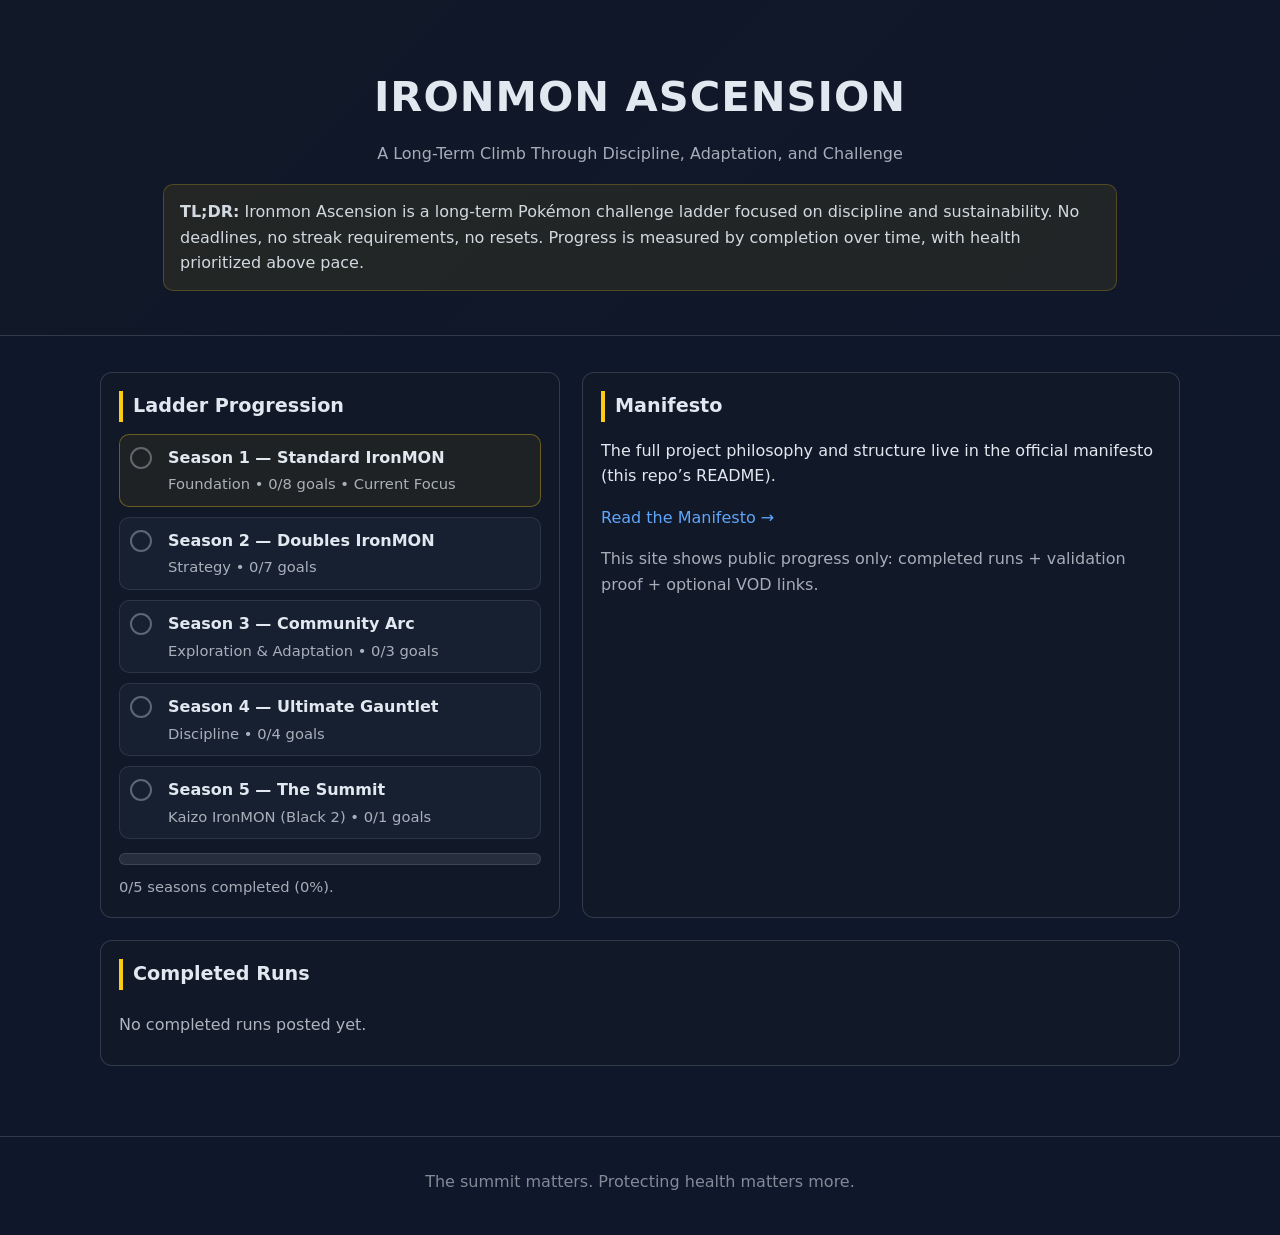
==== index.html @ d24072ab "Update and rename test.html to index.html" ====
<!DOCTYPE html>
<html lang="en">
<head>
<meta charset="UTF-8" />
<title>Ironmon Ascension</title>
<meta name="viewport" content="width=device-width, initial-scale=1.0" />

<style>
  :root{
    --bg: #0f172a;
    --panel: #111827;
    --panel2: #1e293b;
    --text: #e2e8f0;
    --muted: rgba(226,232,240,.72);
    --accent: #facc15;
    --link: #60a5fa;
    --ok: #34d399;
    --line: rgba(226,232,240,.16);
  }
  body{
    margin:0;
    font-family: "Segoe UI", system-ui, -apple-system, Arial, sans-serif;
    background: var(--bg);
    color: var(--text);
    line-height: 1.6;
  }
  header{
    padding: 64px 18px 44px;
    background: linear-gradient(135deg, #111827, #0f172a);
    border-bottom: 1px solid var(--line);
  }
  .wrap{ max-width: 1080px; margin: 0 auto; }
  h1{ margin:0; font-size: 2.6rem; letter-spacing: 1px; text-align:center; }
  .subtitle{ text-align:center; margin-top: 10px; color: var(--muted); }
  .tldr{
    margin: 18px auto 0;
    max-width: 920px;
    background: rgba(250,204,21,.08);
    border: 1px solid rgba(250,204,21,.22);
    border-radius: 10px;
    padding: 14px 16px;
    color: rgba(226,232,240,.92);
  }
  main{ padding: 36px 18px 70px; }
  .grid{
    display:grid;
    grid-template-columns: 1fr;
    gap: 22px;
  }
  @media(min-width: 980px){
    .grid{ grid-template-columns: 460px 1fr; }
  }
  .card{
    background: var(--panel);
    border: 1px solid var(--line);
    border-radius: 12px;
    padding: 18px;
  }
  .card h2{
    margin:0 0 12px 0;
    font-size: 1.2rem;
    border-left: 4px solid var(--accent);
    padding-left: 10px;
  }
  a{ color: var(--link); text-decoration:none; }
  a:hover{ text-decoration: underline; }

  /* Ladder */
  .ladder{
    display:flex;
    flex-direction: column;
    gap: 10px;
    margin-top: 10px;
  }
  .step{
    display:grid;
    grid-template-columns: 26px 1fr;
    gap: 12px;
    align-items: start;
    padding: 10px 10px;
    border-radius: 10px;
    background: rgba(30,41,59,.55);
    border: 1px solid rgba(226,232,240,.10);
  }
  .dot{
    width: 18px; height: 18px; border-radius: 99px;
    margin-top: 2px;
    border: 2px solid rgba(226,232,240,.35);
    background: transparent;
  }
  .step.completed .dot{
    border-color: rgba(52,211,153,.9);
    background: rgba(52,211,153,.22);
  }
  .step.active{
    border-color: rgba(250,204,21,.35);
    background: rgba(250,204,21,.06);
  }
  .step .title{
    font-weight: 800;
  }
  .step .meta{
    color: var(--muted);
    font-size: .92rem;
    margin-top: 2px;
  }
  .progress{
    margin-top: 14px;
    height: 10px;
    background: rgba(226,232,240,.10);
    border-radius: 99px;
    overflow:hidden;
    border: 1px solid rgba(226,232,240,.12);
  }
  .bar{
    height: 100%;
    width: 0%;
    background: rgba(250,204,21,.85);
  }
  .progtext{
    margin-top: 10px;
    color: var(--muted);
    font-size: .92rem;
  }

  /* Runs */
  .runs{
    display:grid;
    grid-template-columns: repeat(auto-fill, minmax(300px, 1fr));
    gap: 16px;
    margin-top: 12px;
  }
  .run{
    background: var(--panel2);
    border: 1px solid rgba(226,232,240,.12);
    border-radius: 12px;
    padding: 14px;
  }
  .run img{
    width:100%;
    border-radius: 10px;
    border: 1px solid rgba(226,232,240,.10);
    margin-bottom: 10px;
    display:block;
  }
  .run .title{ font-weight: 900; }
  .run .small{ color: var(--muted); font-size:.92rem; margin-top: 4px; }
  .pillrow{ margin-top: 10px; display:flex; flex-wrap:wrap; gap:8px; }
  .pill{
    display:inline-block;
    font-size: .85rem;
    padding: 4px 10px;
    border-radius: 999px;
    border: 1px solid rgba(226,232,240,.14);
    background: rgba(226,232,240,.06);
    color: rgba(226,232,240,.85);
  }

  footer{
    text-align:center;
    color: rgba(226,232,240,.55);
    padding: 32px 18px 40px;
    border-top: 1px solid var(--line);
  }
  .err{
    color: rgba(226,232,240,.75);
    padding: 10px 0;
  }
</style>
</head>

<body>
<header>
  <div class="wrap">
    <h1>IRONMON ASCENSION</h1>
    <div class="subtitle">A Long-Term Climb Through Discipline, Adaptation, and Challenge</div>

    <div class="tldr">
      <strong>TL;DR:</strong>
      Ironmon Ascension is a long-term Pokémon challenge ladder focused on discipline and sustainability.
      No deadlines, no streak requirements, no resets. Progress is measured by completion over time, with health prioritized above pace.
    </div>
  </div>
</header>

<main>
  <div class="wrap grid">

    <section class="card">
      <h2>Ladder Progression</h2>
      <div class="ladder" id="ladder"></div>

      <div class="progress" aria-label="Overall progress">
        <div class="bar" id="bar"></div>
      </div>
      <div class="progtext" id="progtext">Loading ladder…</div>
    </section>

    <section class="card">
      <h2>Manifesto</h2>
      <p>
        The full project philosophy and structure live in the official manifesto (this repo’s README).
      </p>
      <p>
        <a id="manifestoLink" href="#" target="_blank" rel="noopener">Read the Manifesto →</a>
      </p>
      <p style="color: var(--muted); margin-top: 14px;">
        This site shows public progress only: completed runs + validation proof + optional VOD links.
      </p>
    </section>

  </div>

  <div class="wrap" style="margin-top:22px;">
    <section class="card">
      <h2>Completed Runs</h2>
      <div class="runs" id="runs"></div>
      <div class="err" id="runsEmpty" style="display:none;">No completed runs posted yet.</div>
    </section>
  </div>
</main>

<footer>
  The summit matters. Protecting health matters more.
</footer>

<script>
  // === LOCKED LADDER ===
  // Progress is computed ONLY from goal_id values in runs.json.
  // This prevents typos/drift from breaking season counts.
  const SEASONS = [
    {
      season: 1,
      title: "Season 1 — Standard IronMON",
      meta: "Foundation",
      goals: [
        { id: "S1_FR_NATDEX", label: "FireRed (Nat Dex Gen 8 Variant)" },
        { id: "S1_SS",        label: "SoulSilver" },
        { id: "S1_EM_NATDEX", label: "Emerald (Nat Dex Gen 8 Variant)" },
        { id: "S1_PLAT",      label: "Platinum" },
        { id: "S1_B2",        label: "Black 2" },
        { id: "S1_X",         label: "X" },
        { id: "S1_AS",        label: "Alpha Sapphire" },
        { id: "S1_US",        label: "Ultra Sun" }
      ]
    },
    {
      season: 2,
      title: "Season 2 — Doubles IronMON",
      meta: "Strategy",
      goals: [
        { id: "S2_FR_NATDEX", label: "FireRed (Nat Dex)" },
        { id: "S2_SS",        label: "SoulSilver" },
        { id: "S2_AS",        label: "Alpha Sapphire" },
        { id: "S2_PLAT",      label: "Platinum" },
        { id: "S2_B2",        label: "Black 2" },
        { id: "S2_X",         label: "X" },
        { id: "S2_UM",        label: "Ultra Moon" }
      ]
    },
    {
      season: 3,
      title: "Season 3 — Community Arc",
      meta: "Exploration & Adaptation",
      goals: [
        { id: "S3_SUBPAR_FR", label: "Subpar IronMON — FireRed (Champion)" },
        { id: "S3_TB_HG",     label: "Triple Bond — HeartGold (Defeat Lance)" },
        { id: "S3_ROWE",      label: "Pokémon ROWE (Champion)" }
      ]
    },
    {
      season: 4,
      title: "Season 4 — Ultimate Gauntlet",
      meta: "Discipline",
      goals: [
        { id: "S4_FR_VAN",    label: "FireRed (Vanilla)" },
        { id: "S4_SS",        label: "SoulSilver" },
        { id: "S4_AS",        label: "Alpha Sapphire" },
        { id: "S4_X",         label: "X" }
      ]
    },
    {
      season: 5,
      title: "Season 5 — The Summit",
      meta: "Kaizo IronMON (Black 2)",
      goals: [
        { id: "S5_B2_KAIZO",  label: "Black 2 (Kaizo IronMON)" }
      ]
    }
  ];

  function doneGoalSet(runs, season){
    const set = new Set();
    for (const r of runs){
      if (Number(r.season) !== Number(season)) continue;
      if (r.goal_id) set.add(String(r.goal_id).trim());
    }
    return set;
  }

  function seasonProgress(runs, seasonDef){
    const done = doneGoalSet(runs, seasonDef.season);
    const total = seasonDef.goals.length;
    let completed = 0;
    for (const g of seasonDef.goals){
      if (done.has(g.id)) completed++;
    }
    return { completed, total };
  }

  function firstIncompleteSeasonIndex(runs){
    for (let i=0;i<SEASONS.length;i++){
      const p = seasonProgress(runs, SEASONS[i]);
      if (p.completed < p.total) return i;
    }
    return SEASONS.length - 1;
  }

  function renderLadder(runs){
    const el = document.getElementById("ladder");
    el.innerHTML = "";

    const activeIdx = firstIncompleteSeasonIndex(runs);
    let seasonsDone = 0;

    SEASONS.forEach((s, idx) => {
      const p = seasonProgress(runs, s);
      const completedSeason = p.completed >= p.total;
      if (completedSeason) seasonsDone++;

      const step = document.createElement("div");
      step.className = "step" + (completedSeason ? " completed" : "") + (idx === activeIdx ? " active" : "");
      step.innerHTML = `
        <div class="dot" aria-hidden="true"></div>
        <div>
          <div class="title">${s.title}</div>
          <div class="meta">${s.meta} • ${p.completed}/${p.total} goals ${completedSeason ? "• Completed" : (idx===activeIdx ? "• Current Focus" : "")}</div>
        </div>
      `;
      el.appendChild(step);
    });

    const pct = Math.round((seasonsDone / SEASONS.length) * 100);
    document.getElementById("bar").style.width = pct + "%";
    document.getElementById("progtext").textContent = `${seasonsDone}/${SEASONS.length} seasons completed (${pct}%).`;
  }

  function renderRuns(runs){
    const container = document.getElementById("runs");
    const empty = document.getElementById("runsEmpty");
    container.innerHTML = "";

    if (!runs.length){
      empty.style.display = "block";
      return;
    }
    empty.style.display = "none";

    // newest first (YYYY-MM-DD sorts correctly if consistent)
    const sorted = [...runs].sort((a,b) => String(b.completed_at||"").localeCompare(String(a.completed_at||"")));

    for (const r of sorted){
      const card = document.createElement("div");
      card.className = "run";

      const imgFinal = `runs/${r.id}/proof_final.png`;
      const imgHof = `runs/${r.id}/proof_hof.png`;

      const vodLink = r.vod
        ? `<a href="${r.vod}" target="_blank" rel="noopener">Watch VOD</a>`
        : "";

      const hofLink = r.has_hof
        ? `<a href="${imgHof}" target="_blank" rel="noopener">View HOF Proof</a>`
        : "";

      const links = [vodLink, hofLink].filter(Boolean).join(" • ");

      card.innerHTML = `
        <img src="${imgFinal}" alt="Completion Proof">
        <div class="title">${r.title || (`Season ${r.season} — ${r.display || "Completed Run"}`)}</div>
        <div class="small">${r.completed_at ? `Completed: ${r.completed_at}` : ""}</div>
        <div class="small">${r.final_pokemon ? `Final Pokémon: ${r.final_pokemon}` : ""}</div>
        <div class="pillrow">
          ${r.goal_id ? `<span class="pill">${r.goal_id}</span>` : ""}
          ${r.variant ? `<span class="pill">${r.variant}</span>` : ""}
        </div>
        ${links ? `<div class="small" style="margin-top:10px;">${links}</div>` : ""}
      `;

      container.appendChild(card);
    }
  }

  async function loadRuns(){
    try{
      const res = await fetch("runs.json", { cache: "no-store" });
      if (!res.ok) return [];
      const data = await res.json();
      return Array.isArray(data) ? data : [];
    }catch{
      return [];
    }
  }

  (async () => {
    // Link to the repo README as your manifesto
    // This builds a URL like: https://github.com/<owner>/<repo>
    const parts = location.pathname.split("/").filter(Boolean);
    const repo = parts.length ? parts[0] : "";
    // If this is served from <user>.github.io/<repo>/, repo will be that folder.
    // If you use a custom domain, set REPO_URL manually below.
    const REPO_URL = ""; // OPTIONAL: set to "https://github.com/YOURUSER/YOURREPO" for custom domains
    const guessed = (location.hostname.endsWith("github.io") && repo) ? `https://github.com/${location.hostname.split(".")[0]}/${repo}` : "";
    document.getElementById("manifestoLink").href = REPO_URL || guessed || "#";

    const runs = await loadRuns();
    renderLadder(runs);
    renderRuns(runs);
  })();
</script>

</body>
</html>
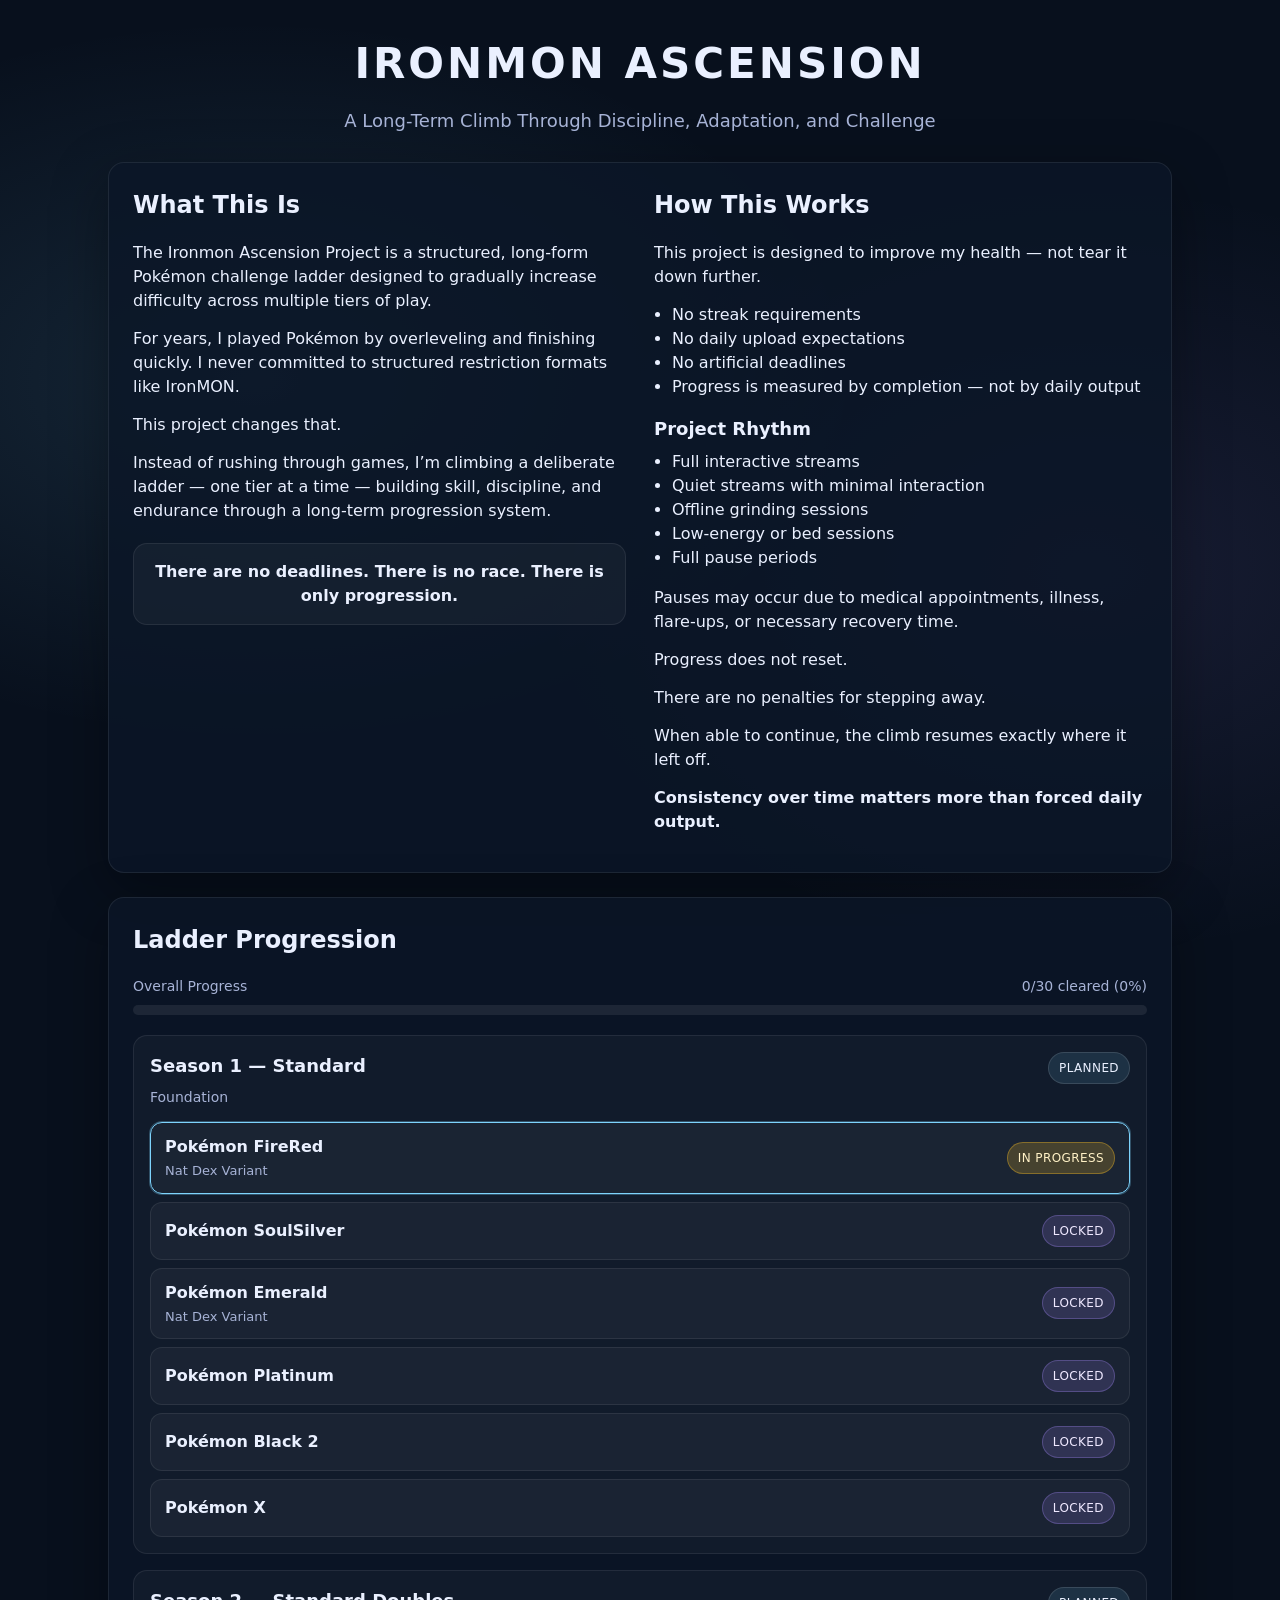
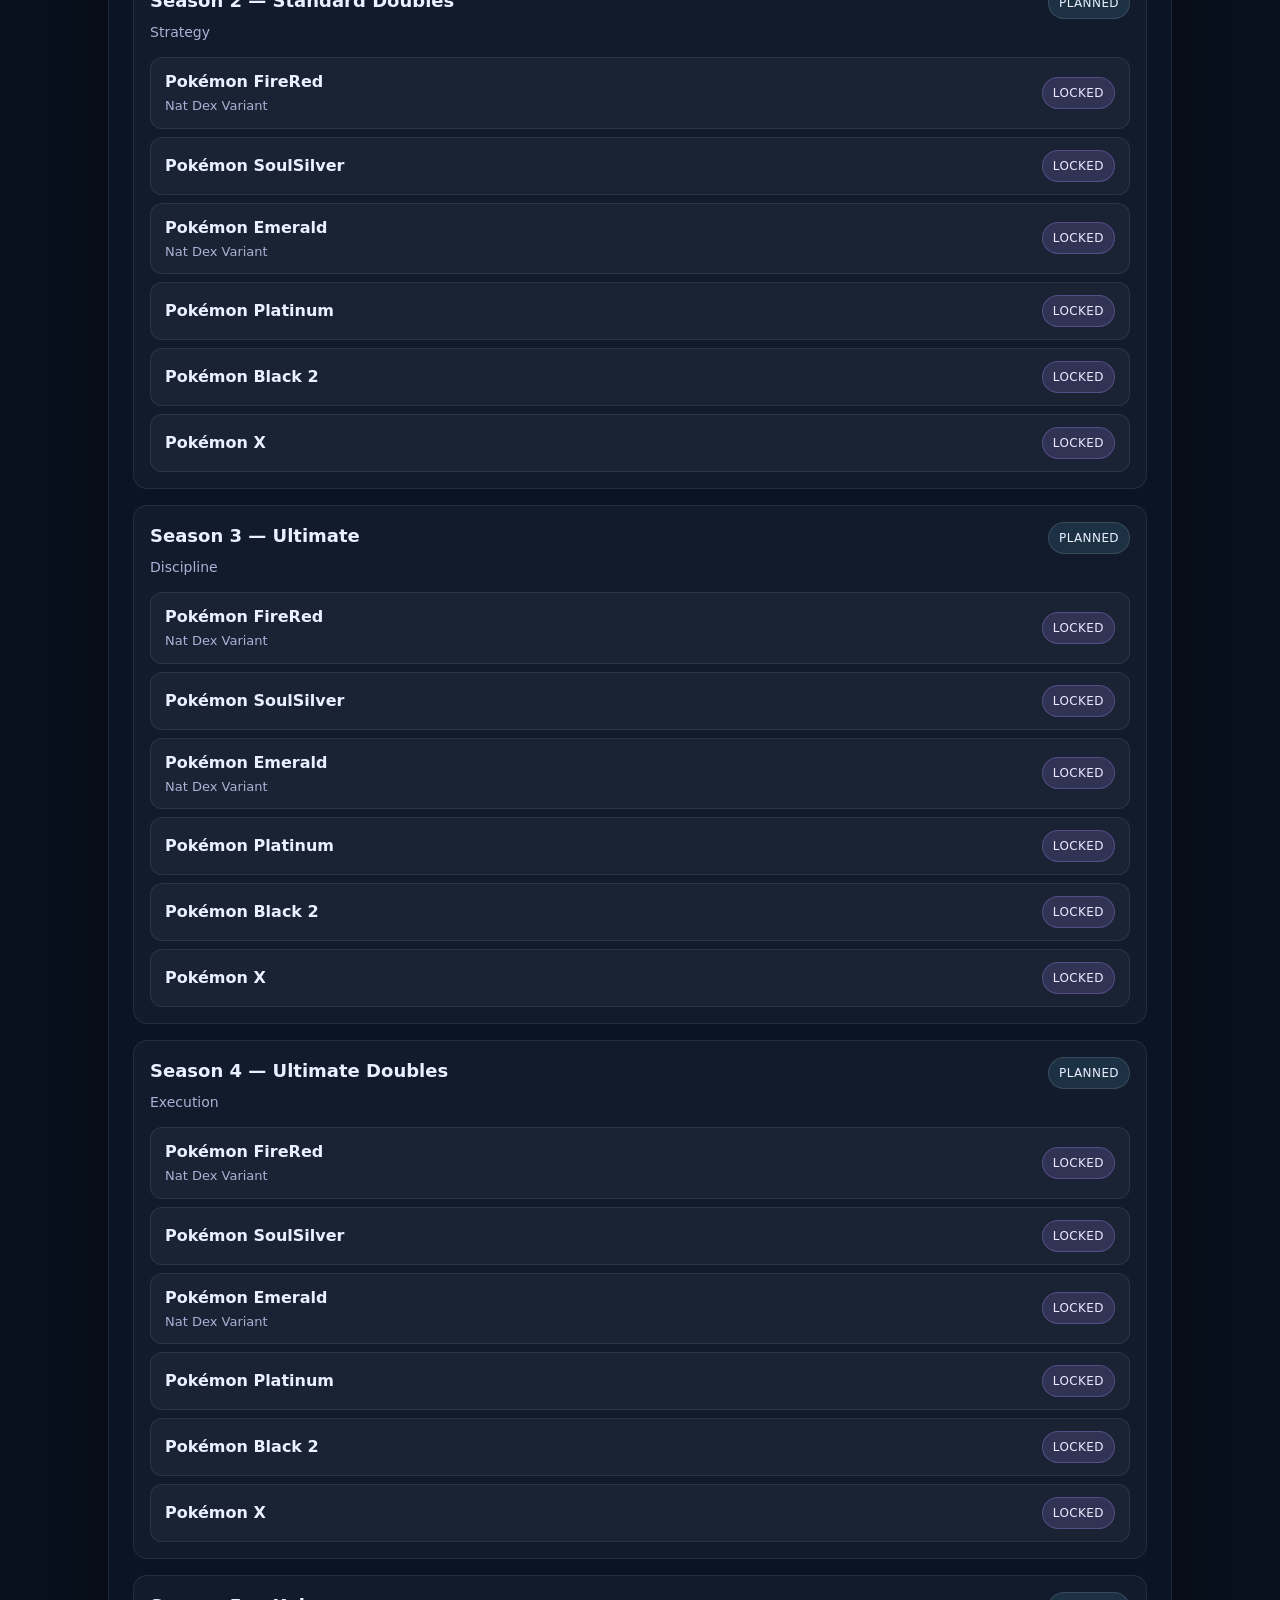
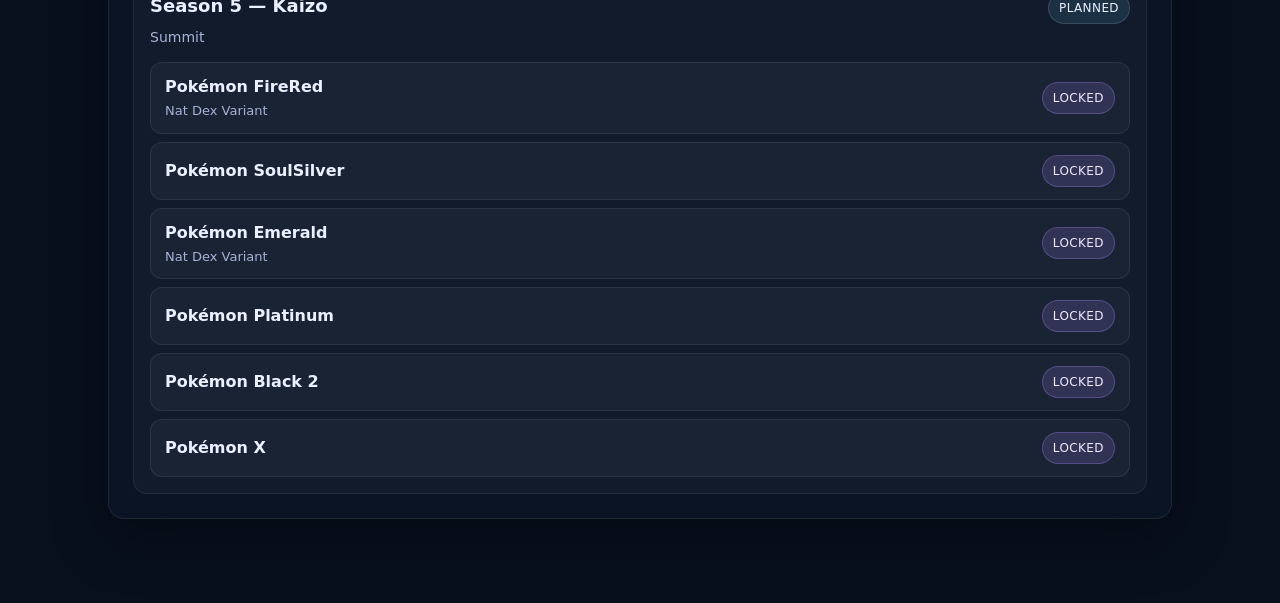
==== commit a276225d: "Add static build" ====
--- a/index.html
+++ b/index.html
@@ -1,424 +1,479 @@
-<!DOCTYPE html>
+<!doctype html>
 <html lang="en">
 <head>
-<meta charset="UTF-8" />
-<title>Ironmon Ascension</title>
-<meta name="viewport" content="width=device-width, initial-scale=1.0" />
-
-<style>
-  :root{
-    --bg: #0f172a;
-    --panel: #111827;
-    --panel2: #1e293b;
-    --text: #e2e8f0;
-    --muted: rgba(226,232,240,.72);
-    --accent: #facc15;
-    --link: #60a5fa;
-    --ok: #34d399;
-    --line: rgba(226,232,240,.16);
-  }
-  body{
-    margin:0;
-    font-family: "Segoe UI", system-ui, -apple-system, Arial, sans-serif;
-    background: var(--bg);
-    color: var(--text);
-    line-height: 1.6;
-  }
-  header{
-    padding: 64px 18px 44px;
-    background: linear-gradient(135deg, #111827, #0f172a);
-    border-bottom: 1px solid var(--line);
-  }
-  .wrap{ max-width: 1080px; margin: 0 auto; }
-  h1{ margin:0; font-size: 2.6rem; letter-spacing: 1px; text-align:center; }
-  .subtitle{ text-align:center; margin-top: 10px; color: var(--muted); }
-  .tldr{
-    margin: 18px auto 0;
-    max-width: 920px;
-    background: rgba(250,204,21,.08);
-    border: 1px solid rgba(250,204,21,.22);
-    border-radius: 10px;
-    padding: 14px 16px;
-    color: rgba(226,232,240,.92);
-  }
-  main{ padding: 36px 18px 70px; }
-  .grid{
-    display:grid;
-    grid-template-columns: 1fr;
-    gap: 22px;
-  }
-  @media(min-width: 980px){
-    .grid{ grid-template-columns: 460px 1fr; }
-  }
-  .card{
-    background: var(--panel);
-    border: 1px solid var(--line);
-    border-radius: 12px;
-    padding: 18px;
-  }
-  .card h2{
-    margin:0 0 12px 0;
-    font-size: 1.2rem;
-    border-left: 4px solid var(--accent);
-    padding-left: 10px;
-  }
-  a{ color: var(--link); text-decoration:none; }
-  a:hover{ text-decoration: underline; }
-
-  /* Ladder */
-  .ladder{
-    display:flex;
-    flex-direction: column;
-    gap: 10px;
-    margin-top: 10px;
-  }
-  .step{
-    display:grid;
-    grid-template-columns: 26px 1fr;
-    gap: 12px;
-    align-items: start;
-    padding: 10px 10px;
-    border-radius: 10px;
-    background: rgba(30,41,59,.55);
-    border: 1px solid rgba(226,232,240,.10);
-  }
-  .dot{
-    width: 18px; height: 18px; border-radius: 99px;
-    margin-top: 2px;
-    border: 2px solid rgba(226,232,240,.35);
-    background: transparent;
-  }
-  .step.completed .dot{
-    border-color: rgba(52,211,153,.9);
-    background: rgba(52,211,153,.22);
-  }
-  .step.active{
-    border-color: rgba(250,204,21,.35);
-    background: rgba(250,204,21,.06);
-  }
-  .step .title{
-    font-weight: 800;
-  }
-  .step .meta{
-    color: var(--muted);
-    font-size: .92rem;
-    margin-top: 2px;
-  }
-  .progress{
-    margin-top: 14px;
-    height: 10px;
-    background: rgba(226,232,240,.10);
-    border-radius: 99px;
-    overflow:hidden;
-    border: 1px solid rgba(226,232,240,.12);
-  }
-  .bar{
-    height: 100%;
-    width: 0%;
-    background: rgba(250,204,21,.85);
-  }
-  .progtext{
-    margin-top: 10px;
-    color: var(--muted);
-    font-size: .92rem;
-  }
-
-  /* Runs */
-  .runs{
-    display:grid;
-    grid-template-columns: repeat(auto-fill, minmax(300px, 1fr));
-    gap: 16px;
-    margin-top: 12px;
-  }
-  .run{
-    background: var(--panel2);
-    border: 1px solid rgba(226,232,240,.12);
-    border-radius: 12px;
-    padding: 14px;
-  }
-  .run img{
-    width:100%;
-    border-radius: 10px;
-    border: 1px solid rgba(226,232,240,.10);
-    margin-bottom: 10px;
-    display:block;
-  }
-  .run .title{ font-weight: 900; }
-  .run .small{ color: var(--muted); font-size:.92rem; margin-top: 4px; }
-  .pillrow{ margin-top: 10px; display:flex; flex-wrap:wrap; gap:8px; }
-  .pill{
-    display:inline-block;
-    font-size: .85rem;
-    padding: 4px 10px;
-    border-radius: 999px;
-    border: 1px solid rgba(226,232,240,.14);
-    background: rgba(226,232,240,.06);
-    color: rgba(226,232,240,.85);
-  }
-
-  footer{
-    text-align:center;
-    color: rgba(226,232,240,.55);
-    padding: 32px 18px 40px;
-    border-top: 1px solid var(--line);
-  }
-  .err{
-    color: rgba(226,232,240,.75);
-    padding: 10px 0;
-  }
-</style>
+  <meta charset="utf-8">
+  <meta name="viewport" content="width=device-width,initial-scale=1">
+  <meta name="description" content="Ironmon Ascension — a long-term Pokémon challenge ladder built around structured progression.">
+  <title>Ironmon Ascension</title>
+  <link rel="stylesheet" href="/assets/style.css">
 </head>
-
 <body>
-<header>
-  <div class="wrap">
-    <h1>IRONMON ASCENSION</h1>
-    <div class="subtitle">A Long-Term Climb Through Discipline, Adaptation, and Challenge</div>
-
-    <div class="tldr">
-      <strong>TL;DR:</strong>
-      Ironmon Ascension is a long-term Pokémon challenge ladder focused on discipline and sustainability.
-      No deadlines, no streak requirements, no resets. Progress is measured by completion over time, with health prioritized above pace.
+<div class="wrap"><section class="hero">
+  <h1 class="title">Ironmon Ascension</h1>
+  <p class="subtitle">A Long-Term Climb Through Discipline, Adaptation, and Challenge</p>
+</section><section class="card">
+  <div class="two-col">
+    <div>
+      <h2>What This Is</h2>
+
+              <p>The Ironmon Ascension Project is a structured, long-form Pokémon challenge ladder designed to gradually increase difficulty across multiple tiers of play.</p>
+              <p>For years, I played Pokémon by overleveling and finishing quickly. I never committed to structured restriction formats like IronMON.</p>
+              <p>This project changes that.</p>
+              <p>Instead of rushing through games, I’m climbing a deliberate ladder — one tier at a time — building skill, discipline, and endurance through a long-term progression system.</p>
+      
+      <div class="quote">
+        There are no deadlines. There is no race. There is only progression.      </div>
+    </div>
+
+    <div>
+      <h2>How This Works</h2>
+
+      <p>This project is designed to improve my health — not tear it down further.</p>
+
+      <ul>
+                  <li>No streak requirements</li>
+                  <li>No daily upload expectations</li>
+                  <li>No artificial deadlines</li>
+                  <li>Progress is measured by completion — not by daily output</li>
+              </ul>
+
+      <h3>Project Rhythm</h3>
+      <ul>
+                  <li>Full interactive streams</li>
+                  <li>Quiet streams with minimal interaction</li>
+                  <li>Offline grinding sessions</li>
+                  <li>Low-energy or bed sessions</li>
+                  <li>Full pause periods</li>
+              </ul>
+
+      <p>Pauses may occur due to medical appointments, illness, flare-ups, or necessary recovery time.</p>
+
+              <p>Progress does not reset.</p>
+              <p>There are no penalties for stepping away.</p>
+              <p>When able to continue, the climb resumes exactly where it left off.</p>
+      
+      <p><strong>Consistency over time matters more than forced daily output.</strong></p>
     </div>
   </div>
-</header>
-
-<main>
-  <div class="wrap grid">
-
-    <section class="card">
-      <h2>Ladder Progression</h2>
-      <div class="ladder" id="ladder"></div>
-
-      <div class="progress" aria-label="Overall progress">
-        <div class="bar" id="bar"></div>
+</section><section class="card">
+  <h2>Ladder Progression</h2>
+
+  
+  <div class="progress-wrap">
+    <div class="progress-meta">
+      <span>Overall Progress</span>
+      <span>0/30 cleared (0%)</span>
+    </div>
+    <div class="progress-bar">
+      <div class="progress-fill" style="width: 0%;"></div>
+    </div>
+  </div>
+
+      
+    <div class="season">
+      <div class="season-head">
+        <div>
+          <h3>Season 1 — Standard</h3>
+          <p class="season-tag">Foundation</p>
+        </div>
+        <span class="pill">Planned</span>
       </div>
-      <div class="progtext" id="progtext">Loading ladder…</div>
-    </section>
-
-    <section class="card">
-      <h2>Manifesto</h2>
-      <p>
-        The full project philosophy and structure live in the official manifesto (this repo’s README).
-      </p>
-      <p>
-        <a id="manifestoLink" href="#" target="_blank" rel="noopener">Read the Manifesto →</a>
-      </p>
-      <p style="color: var(--muted); margin-top: 14px;">
-        This site shows public progress only: completed runs + validation proof + optional VOD links.
-      </p>
-    </section>
-
-  </div>
-
-  <div class="wrap" style="margin-top:22px;">
-    <section class="card">
-      <h2>Completed Runs</h2>
-      <div class="runs" id="runs"></div>
-      <div class="err" id="runsEmpty" style="display:none;">No completed runs posted yet.</div>
-    </section>
-  </div>
-</main>
-
-<footer>
-  The summit matters. Protecting health matters more.
-</footer>
-
-<script>
-  // === LOCKED LADDER ===
-  // Progress is computed ONLY from goal_id values in runs.json.
-  // This prevents typos/drift from breaking season counts.
-  const SEASONS = [
-    {
-      season: 1,
-      title: "Season 1 — Standard IronMON",
-      meta: "Foundation",
-      goals: [
-        { id: "S1_FR_NATDEX", label: "FireRed (Nat Dex Gen 8 Variant)" },
-        { id: "S1_SS",        label: "SoulSilver" },
-        { id: "S1_EM_NATDEX", label: "Emerald (Nat Dex Gen 8 Variant)" },
-        { id: "S1_PLAT",      label: "Platinum" },
-        { id: "S1_B2",        label: "Black 2" },
-        { id: "S1_X",         label: "X" },
-        { id: "S1_AS",        label: "Alpha Sapphire" },
-        { id: "S1_US",        label: "Ultra Sun" }
-      ]
-    },
-    {
-      season: 2,
-      title: "Season 2 — Doubles IronMON",
-      meta: "Strategy",
-      goals: [
-        { id: "S2_FR_NATDEX", label: "FireRed (Nat Dex)" },
-        { id: "S2_SS",        label: "SoulSilver" },
-        { id: "S2_AS",        label: "Alpha Sapphire" },
-        { id: "S2_PLAT",      label: "Platinum" },
-        { id: "S2_B2",        label: "Black 2" },
-        { id: "S2_X",         label: "X" },
-        { id: "S2_UM",        label: "Ultra Moon" }
-      ]
-    },
-    {
-      season: 3,
-      title: "Season 3 — Community Arc",
-      meta: "Exploration & Adaptation",
-      goals: [
-        { id: "S3_SUBPAR_FR", label: "Subpar IronMON — FireRed (Champion)" },
-        { id: "S3_TB_HG",     label: "Triple Bond — HeartGold (Defeat Lance)" },
-        { id: "S3_ROWE",      label: "Pokémon ROWE (Champion)" }
-      ]
-    },
-    {
-      season: 4,
-      title: "Season 4 — Ultimate Gauntlet",
-      meta: "Discipline",
-      goals: [
-        { id: "S4_FR_VAN",    label: "FireRed (Vanilla)" },
-        { id: "S4_SS",        label: "SoulSilver" },
-        { id: "S4_AS",        label: "Alpha Sapphire" },
-        { id: "S4_X",         label: "X" }
-      ]
-    },
-    {
-      season: 5,
-      title: "Season 5 — The Summit",
-      meta: "Kaizo IronMON (Black 2)",
-      goals: [
-        { id: "S5_B2_KAIZO",  label: "Black 2 (Kaizo IronMON)" }
-      ]
-    }
-  ];
-
-  function doneGoalSet(runs, season){
-    const set = new Set();
-    for (const r of runs){
-      if (Number(r.season) !== Number(season)) continue;
-      if (r.goal_id) set.add(String(r.goal_id).trim());
-    }
-    return set;
-  }
-
-  function seasonProgress(runs, seasonDef){
-    const done = doneGoalSet(runs, seasonDef.season);
-    const total = seasonDef.goals.length;
-    let completed = 0;
-    for (const g of seasonDef.goals){
-      if (done.has(g.id)) completed++;
-    }
-    return { completed, total };
-  }
-
-  function firstIncompleteSeasonIndex(runs){
-    for (let i=0;i<SEASONS.length;i++){
-      const p = seasonProgress(runs, SEASONS[i]);
-      if (p.completed < p.total) return i;
-    }
-    return SEASONS.length - 1;
-  }
-
-  function renderLadder(runs){
-    const el = document.getElementById("ladder");
-    el.innerHTML = "";
-
-    const activeIdx = firstIncompleteSeasonIndex(runs);
-    let seasonsDone = 0;
-
-    SEASONS.forEach((s, idx) => {
-      const p = seasonProgress(runs, s);
-      const completedSeason = p.completed >= p.total;
-      if (completedSeason) seasonsDone++;
-
-      const step = document.createElement("div");
-      step.className = "step" + (completedSeason ? " completed" : "") + (idx === activeIdx ? " active" : "");
-      step.innerHTML = `
-        <div class="dot" aria-hidden="true"></div>
+
+      <div class="game-list">
+                  
+          <div class="game-row active">
+            <div>
+              <div class="game-name">Pokémon FireRed</div>
+
+                              <div class="game-note">Nat Dex Variant</div>
+              
+                          </div>
+
+            <span class="status in_progress">
+              IN PROGRESS            </span>
+          </div>
+                  
+          <div class="game-row">
+            <div>
+              <div class="game-name">Pokémon SoulSilver</div>
+
+              
+                          </div>
+
+            <span class="status locked">
+              LOCKED            </span>
+          </div>
+                  
+          <div class="game-row">
+            <div>
+              <div class="game-name">Pokémon Emerald</div>
+
+                              <div class="game-note">Nat Dex Variant</div>
+              
+                          </div>
+
+            <span class="status locked">
+              LOCKED            </span>
+          </div>
+                  
+          <div class="game-row">
+            <div>
+              <div class="game-name">Pokémon Platinum</div>
+
+              
+                          </div>
+
+            <span class="status locked">
+              LOCKED            </span>
+          </div>
+                  
+          <div class="game-row">
+            <div>
+              <div class="game-name">Pokémon Black 2</div>
+
+              
+                          </div>
+
+            <span class="status locked">
+              LOCKED            </span>
+          </div>
+                  
+          <div class="game-row">
+            <div>
+              <div class="game-name">Pokémon X</div>
+
+              
+                          </div>
+
+            <span class="status locked">
+              LOCKED            </span>
+          </div>
+              </div>
+    </div>
+      
+    <div class="season">
+      <div class="season-head">
         <div>
-          <div class="title">${s.title}</div>
-          <div class="meta">${s.meta} • ${p.completed}/${p.total} goals ${completedSeason ? "• Completed" : (idx===activeIdx ? "• Current Focus" : "")}</div>
+          <h3>Season 2 — Standard Doubles</h3>
+          <p class="season-tag">Strategy</p>
         </div>
-      `;
-      el.appendChild(step);
-    });
-
-    const pct = Math.round((seasonsDone / SEASONS.length) * 100);
-    document.getElementById("bar").style.width = pct + "%";
-    document.getElementById("progtext").textContent = `${seasonsDone}/${SEASONS.length} seasons completed (${pct}%).`;
-  }
-
-  function renderRuns(runs){
-    const container = document.getElementById("runs");
-    const empty = document.getElementById("runsEmpty");
-    container.innerHTML = "";
-
-    if (!runs.length){
-      empty.style.display = "block";
-      return;
-    }
-    empty.style.display = "none";
-
-    // newest first (YYYY-MM-DD sorts correctly if consistent)
-    const sorted = [...runs].sort((a,b) => String(b.completed_at||"").localeCompare(String(a.completed_at||"")));
-
-    for (const r of sorted){
-      const card = document.createElement("div");
-      card.className = "run";
-
-      const imgFinal = `runs/${r.id}/proof_final.png`;
-      const imgHof = `runs/${r.id}/proof_hof.png`;
-
-      const vodLink = r.vod
-        ? `<a href="${r.vod}" target="_blank" rel="noopener">Watch VOD</a>`
-        : "";
-
-      const hofLink = r.has_hof
-        ? `<a href="${imgHof}" target="_blank" rel="noopener">View HOF Proof</a>`
-        : "";
-
-      const links = [vodLink, hofLink].filter(Boolean).join(" • ");
-
-      card.innerHTML = `
-        <img src="${imgFinal}" alt="Completion Proof">
-        <div class="title">${r.title || (`Season ${r.season} — ${r.display || "Completed Run"}`)}</div>
-        <div class="small">${r.completed_at ? `Completed: ${r.completed_at}` : ""}</div>
-        <div class="small">${r.final_pokemon ? `Final Pokémon: ${r.final_pokemon}` : ""}</div>
-        <div class="pillrow">
-          ${r.goal_id ? `<span class="pill">${r.goal_id}</span>` : ""}
-          ${r.variant ? `<span class="pill">${r.variant}</span>` : ""}
+        <span class="pill">Planned</span>
+      </div>
+
+      <div class="game-list">
+                  
+          <div class="game-row">
+            <div>
+              <div class="game-name">Pokémon FireRed</div>
+
+                              <div class="game-note">Nat Dex Variant</div>
+              
+                          </div>
+
+            <span class="status locked">
+              LOCKED            </span>
+          </div>
+                  
+          <div class="game-row">
+            <div>
+              <div class="game-name">Pokémon SoulSilver</div>
+
+              
+                          </div>
+
+            <span class="status locked">
+              LOCKED            </span>
+          </div>
+                  
+          <div class="game-row">
+            <div>
+              <div class="game-name">Pokémon Emerald</div>
+
+                              <div class="game-note">Nat Dex Variant</div>
+              
+                          </div>
+
+            <span class="status locked">
+              LOCKED            </span>
+          </div>
+                  
+          <div class="game-row">
+            <div>
+              <div class="game-name">Pokémon Platinum</div>
+
+              
+                          </div>
+
+            <span class="status locked">
+              LOCKED            </span>
+          </div>
+                  
+          <div class="game-row">
+            <div>
+              <div class="game-name">Pokémon Black 2</div>
+
+              
+                          </div>
+
+            <span class="status locked">
+              LOCKED            </span>
+          </div>
+                  
+          <div class="game-row">
+            <div>
+              <div class="game-name">Pokémon X</div>
+
+              
+                          </div>
+
+            <span class="status locked">
+              LOCKED            </span>
+          </div>
+              </div>
+    </div>
+      
+    <div class="season">
+      <div class="season-head">
+        <div>
+          <h3>Season 3 — Ultimate</h3>
+          <p class="season-tag">Discipline</p>
         </div>
-        ${links ? `<div class="small" style="margin-top:10px;">${links}</div>` : ""}
-      `;
-
-      container.appendChild(card);
-    }
-  }
-
-  async function loadRuns(){
-    try{
-      const res = await fetch("runs.json", { cache: "no-store" });
-      if (!res.ok) return [];
-      const data = await res.json();
-      return Array.isArray(data) ? data : [];
-    }catch{
-      return [];
-    }
-  }
-
-  (async () => {
-    // Link to the repo README as your manifesto
-    // This builds a URL like: https://github.com/<owner>/<repo>
-    const parts = location.pathname.split("/").filter(Boolean);
-    const repo = parts.length ? parts[0] : "";
-    // If this is served from <user>.github.io/<repo>/, repo will be that folder.
-    // If you use a custom domain, set REPO_URL manually below.
-    const REPO_URL = ""; // OPTIONAL: set to "https://github.com/YOURUSER/YOURREPO" for custom domains
-    const guessed = (location.hostname.endsWith("github.io") && repo) ? `https://github.com/${location.hostname.split(".")[0]}/${repo}` : "";
-    document.getElementById("manifestoLink").href = REPO_URL || guessed || "#";
-
-    const runs = await loadRuns();
-    renderLadder(runs);
-    renderRuns(runs);
-  })();
-</script>
-
+        <span class="pill">Planned</span>
+      </div>
+
+      <div class="game-list">
+                  
+          <div class="game-row">
+            <div>
+              <div class="game-name">Pokémon FireRed</div>
+
+                              <div class="game-note">Nat Dex Variant</div>
+              
+                          </div>
+
+            <span class="status locked">
+              LOCKED            </span>
+          </div>
+                  
+          <div class="game-row">
+            <div>
+              <div class="game-name">Pokémon SoulSilver</div>
+
+              
+                          </div>
+
+            <span class="status locked">
+              LOCKED            </span>
+          </div>
+                  
+          <div class="game-row">
+            <div>
+              <div class="game-name">Pokémon Emerald</div>
+
+                              <div class="game-note">Nat Dex Variant</div>
+              
+                          </div>
+
+            <span class="status locked">
+              LOCKED            </span>
+          </div>
+                  
+          <div class="game-row">
+            <div>
+              <div class="game-name">Pokémon Platinum</div>
+
+              
+                          </div>
+
+            <span class="status locked">
+              LOCKED            </span>
+          </div>
+                  
+          <div class="game-row">
+            <div>
+              <div class="game-name">Pokémon Black 2</div>
+
+              
+                          </div>
+
+            <span class="status locked">
+              LOCKED            </span>
+          </div>
+                  
+          <div class="game-row">
+            <div>
+              <div class="game-name">Pokémon X</div>
+
+              
+                          </div>
+
+            <span class="status locked">
+              LOCKED            </span>
+          </div>
+              </div>
+    </div>
+      
+    <div class="season">
+      <div class="season-head">
+        <div>
+          <h3>Season 4 — Ultimate Doubles</h3>
+          <p class="season-tag">Execution</p>
+        </div>
+        <span class="pill">Planned</span>
+      </div>
+
+      <div class="game-list">
+                  
+          <div class="game-row">
+            <div>
+              <div class="game-name">Pokémon FireRed</div>
+
+                              <div class="game-note">Nat Dex Variant</div>
+              
+                          </div>
+
+            <span class="status locked">
+              LOCKED            </span>
+          </div>
+                  
+          <div class="game-row">
+            <div>
+              <div class="game-name">Pokémon SoulSilver</div>
+
+              
+                          </div>
+
+            <span class="status locked">
+              LOCKED            </span>
+          </div>
+                  
+          <div class="game-row">
+            <div>
+              <div class="game-name">Pokémon Emerald</div>
+
+                              <div class="game-note">Nat Dex Variant</div>
+              
+                          </div>
+
+            <span class="status locked">
+              LOCKED            </span>
+          </div>
+                  
+          <div class="game-row">
+            <div>
+              <div class="game-name">Pokémon Platinum</div>
+
+              
+                          </div>
+
+            <span class="status locked">
+              LOCKED            </span>
+          </div>
+                  
+          <div class="game-row">
+            <div>
+              <div class="game-name">Pokémon Black 2</div>
+
+              
+                          </div>
+
+            <span class="status locked">
+              LOCKED            </span>
+          </div>
+                  
+          <div class="game-row">
+            <div>
+              <div class="game-name">Pokémon X</div>
+
+              
+                          </div>
+
+            <span class="status locked">
+              LOCKED            </span>
+          </div>
+              </div>
+    </div>
+      
+    <div class="season">
+      <div class="season-head">
+        <div>
+          <h3>Season 5 — Kaizo</h3>
+          <p class="season-tag">Summit</p>
+        </div>
+        <span class="pill">Planned</span>
+      </div>
+
+      <div class="game-list">
+                  
+          <div class="game-row">
+            <div>
+              <div class="game-name">Pokémon FireRed</div>
+
+                              <div class="game-note">Nat Dex Variant</div>
+              
+                          </div>
+
+            <span class="status locked">
+              LOCKED            </span>
+          </div>
+                  
+          <div class="game-row">
+            <div>
+              <div class="game-name">Pokémon SoulSilver</div>
+
+              
+                          </div>
+
+            <span class="status locked">
+              LOCKED            </span>
+          </div>
+                  
+          <div class="game-row">
+            <div>
+              <div class="game-name">Pokémon Emerald</div>
+
+                              <div class="game-note">Nat Dex Variant</div>
+              
+                          </div>
+
+            <span class="status locked">
+              LOCKED            </span>
+          </div>
+                  
+          <div class="game-row">
+            <div>
+              <div class="game-name">Pokémon Platinum</div>
+
+              
+                          </div>
+
+            <span class="status locked">
+              LOCKED            </span>
+          </div>
+                  
+          <div class="game-row">
+            <div>
+              <div class="game-name">Pokémon Black 2</div>
+
+              
+                          </div>
+
+            <span class="status locked">
+              LOCKED            </span>
+          </div>
+                  
+          <div class="game-row">
+            <div>
+              <div class="game-name">Pokémon X</div>
+
+              
+                          </div>
+
+            <span class="status locked">
+              LOCKED            </span>
+          </div>
+              </div>
+    </div>
+  </section></div>
 </body>
-</html>
+</html>
--- a/assets/style.css
+++ b/assets/style.css
@@ -0,0 +1,247 @@
+:root{
+  --bg:#08101d;
+  --panel:#0f1b31;
+  --panel-2:#13203a;
+  --text:#eaf0ff;
+  --muted:#a7b3d6;
+  --accent:#7dd3fc;
+  --accent2:#a78bfa;
+  --border:rgba(255,255,255,.08);
+  --shadow:0 18px 55px rgba(0,0,0,.35);
+  --radius:16px;
+  --max:1100px;
+}
+
+*{box-sizing:border-box;}
+
+body{
+  margin:0;
+  font-family:system-ui,-apple-system,Segoe UI,Roboto,Helvetica,Arial,sans-serif;
+  color:var(--text);
+  background:
+    radial-gradient(1000px 600px at 20% 10%, rgba(125,211,252,.12), transparent 60%),
+    radial-gradient(1000px 700px at 85% 15%, rgba(167,139,250,.10), transparent 55%),
+    var(--bg);
+  line-height:1.5;
+}
+
+.wrap{
+  max-width:var(--max);
+  margin:0 auto;
+  padding:32px 18px 60px;
+}
+
+.hero{
+  text-align:center;
+  margin-bottom:28px;
+}
+
+.title{
+  margin:0;
+  font-size:42px;
+  font-weight:900;
+  letter-spacing:3px;
+  text-transform:uppercase;
+}
+
+.subtitle{
+  margin:12px auto 0;
+  max-width:800px;
+  color:var(--muted);
+  font-size:18px;
+}
+
+.card{
+  background:rgba(12,22,40,.82);
+  border:1px solid var(--border);
+  border-radius:var(--radius);
+  padding:24px;
+  box-shadow:var(--shadow);
+  margin-bottom:24px;
+}
+
+.card h2{
+  margin:0 0 18px;
+  font-size:24px;
+}
+
+.card h3{
+  margin:0 0 8px;
+  font-size:18px;
+}
+
+.two-col{
+  display:grid;
+  grid-template-columns:1fr 1fr;
+  gap:28px;
+}
+
+.two-col p{
+  margin:0 0 14px;
+}
+
+.two-col ul{
+  margin:0 0 16px 18px;
+  padding:0;
+}
+
+.quote{
+  margin-top:20px;
+  padding:16px;
+  border:1px solid var(--border);
+  border-radius:14px;
+  background:rgba(255,255,255,.04);
+  font-weight:800;
+  text-align:center;
+}
+
+.season{
+  margin-top:16px;
+  border:1px solid var(--border);
+  border-radius:14px;
+  padding:16px;
+  background:rgba(255,255,255,.03);
+}
+
+.season-head{
+  display:flex;
+  justify-content:space-between;
+  align-items:flex-start;
+  gap:12px;
+  margin-bottom:14px;
+}
+
+.season-tag{
+  margin:4px 0 0;
+  color:var(--muted);
+  font-size:14px;
+}
+
+.pill,
+.status{
+  display:inline-block;
+  padding:6px 10px;
+  border-radius:999px;
+  border:1px solid rgba(255,255,255,.12);
+  font-size:12px;
+  text-transform:uppercase;
+  letter-spacing:.4px;
+}
+
+.pill{
+  background:rgba(125,211,252,.12);
+  color:var(--text);
+}
+
+.game-list{
+  display:flex;
+  flex-direction:column;
+  gap:8px;
+}
+
+.game-row{
+  display:flex;
+  justify-content:space-between;
+  align-items:center;
+  gap:14px;
+  padding:12px 14px;
+  border-radius:12px;
+  background:rgba(255,255,255,.04);
+  border:1px solid var(--border);
+}
+
+.game-name{
+  font-weight:700;
+}
+
+.game-note{
+  color:var(--muted);
+  font-size:13px;
+  margin-top:2px;
+}
+
+.status.locked{
+  background:rgba(167,139,250,.16);
+  border-color:rgba(167,139,250,.30);
+  color:#efe8ff;
+}
+
+@media (max-width: 820px){
+  .two-col{
+    grid-template-columns:1fr;
+  }
+
+  .title{
+    font-size:32px;
+  }
+
+  .subtitle{
+    font-size:16px;
+  }
+
+  .season-head,
+  .game-row{
+    flex-direction:column;
+    align-items:flex-start;
+  }
+}
+.status.completed{
+  background:rgba(52,211,153,.20);
+  border-color:rgba(52,211,153,.35);
+  color:#d7ffef;
+}
+
+.status.in_progress{
+  background:rgba(251,191,36,.20);
+  border-color:rgba(251,191,36,.35);
+  color:#fff1c6;
+}
+
+.game-row.active{
+  border-color: var(--accent);
+  box-shadow: 0 0 0 1px rgba(125,211,252,.3);
+}
+.progress-wrap{
+  margin:0 0 20px;
+}
+
+.progress-meta{
+  display:flex;
+  justify-content:space-between;
+  align-items:center;
+  gap:12px;
+  margin-bottom:8px;
+  font-size:14px;
+  color:var(--muted);
+}
+
+.progress-bar{
+  height:10px;
+  border-radius:999px;
+  background:rgba(255,255,255,.08);
+  overflow:hidden;
+}
+
+.progress-fill{
+  height:100%;
+  width:0;
+  border-radius:999px;
+  background:linear-gradient(90deg,var(--accent),var(--accent2));
+  transition:width .25s ease;
+}
+
+.game-link{
+  margin-top:8px;
+}
+
+.game-link a{
+  display:inline-block;
+  font-size:13px;
+  color:var(--accent);
+  text-decoration:none;
+  font-weight:600;
+}
+
+.game-link a:hover{
+  text-decoration:underline;
+}
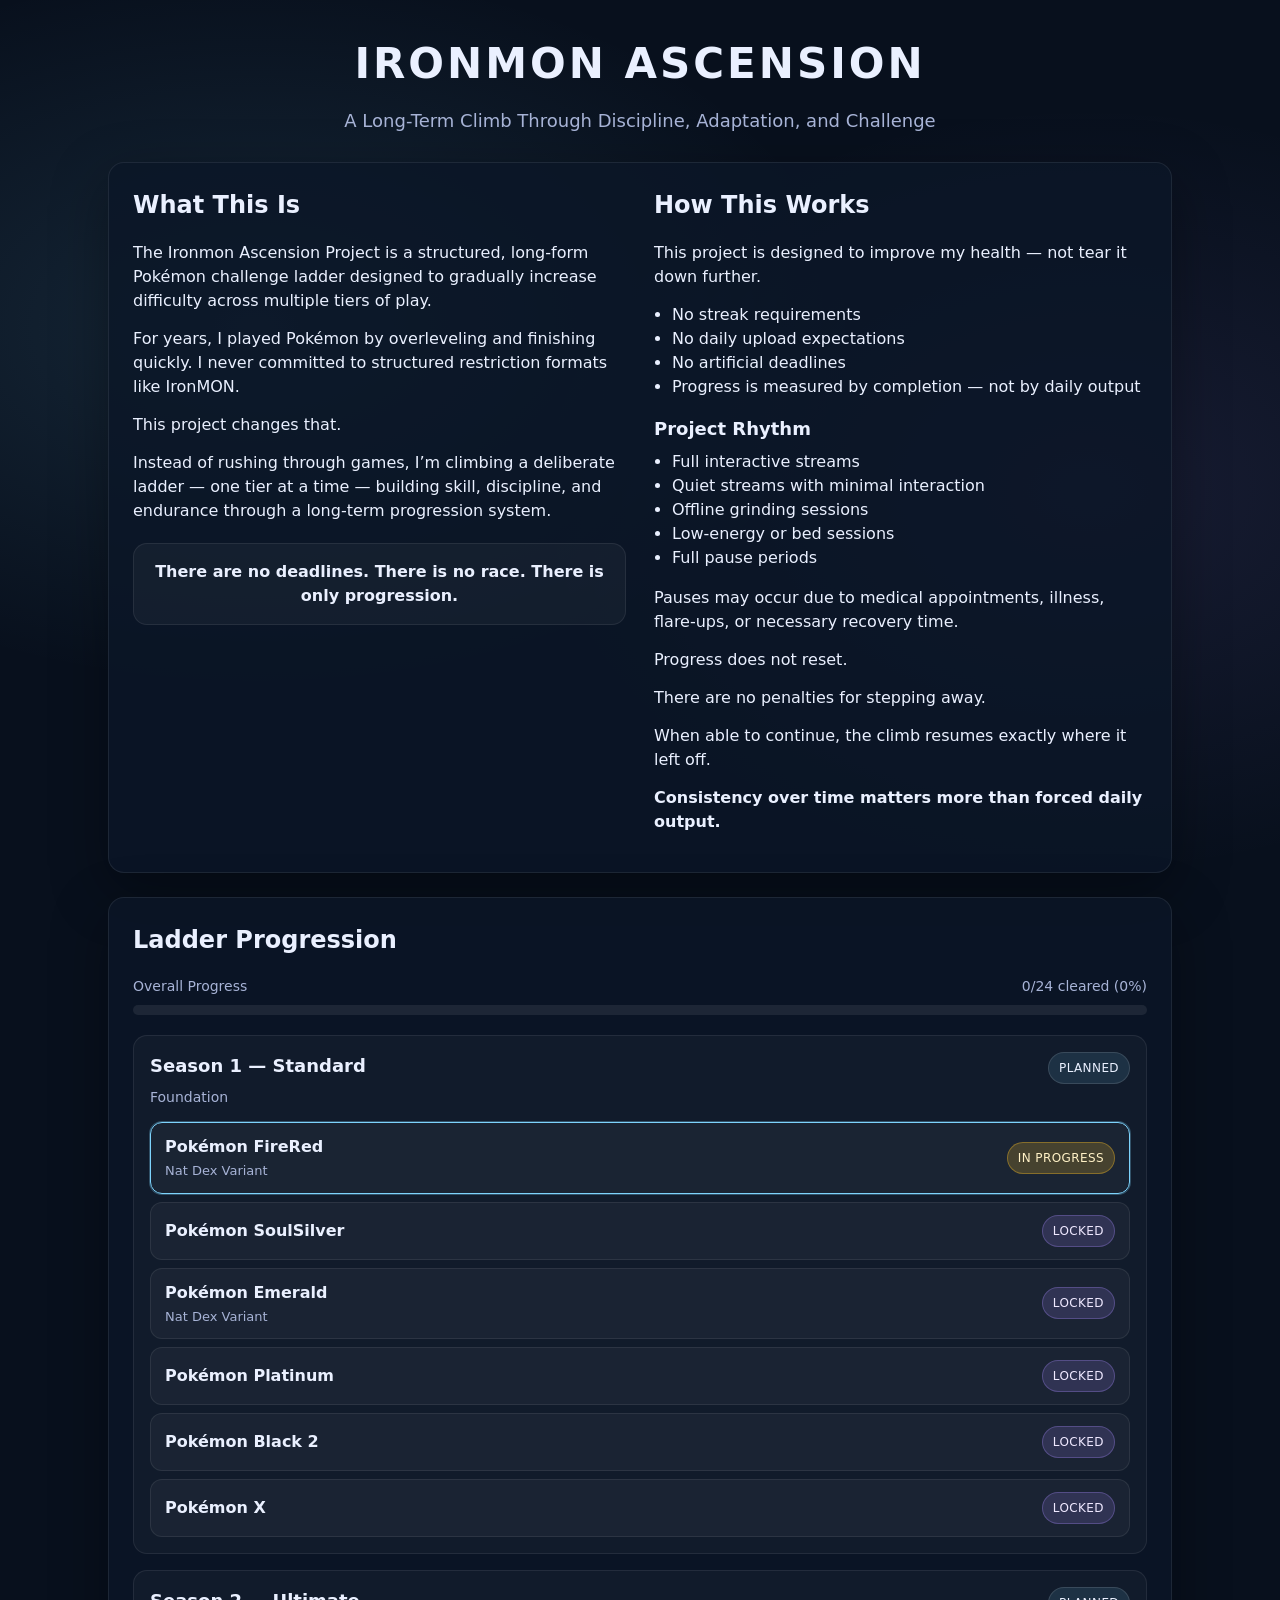
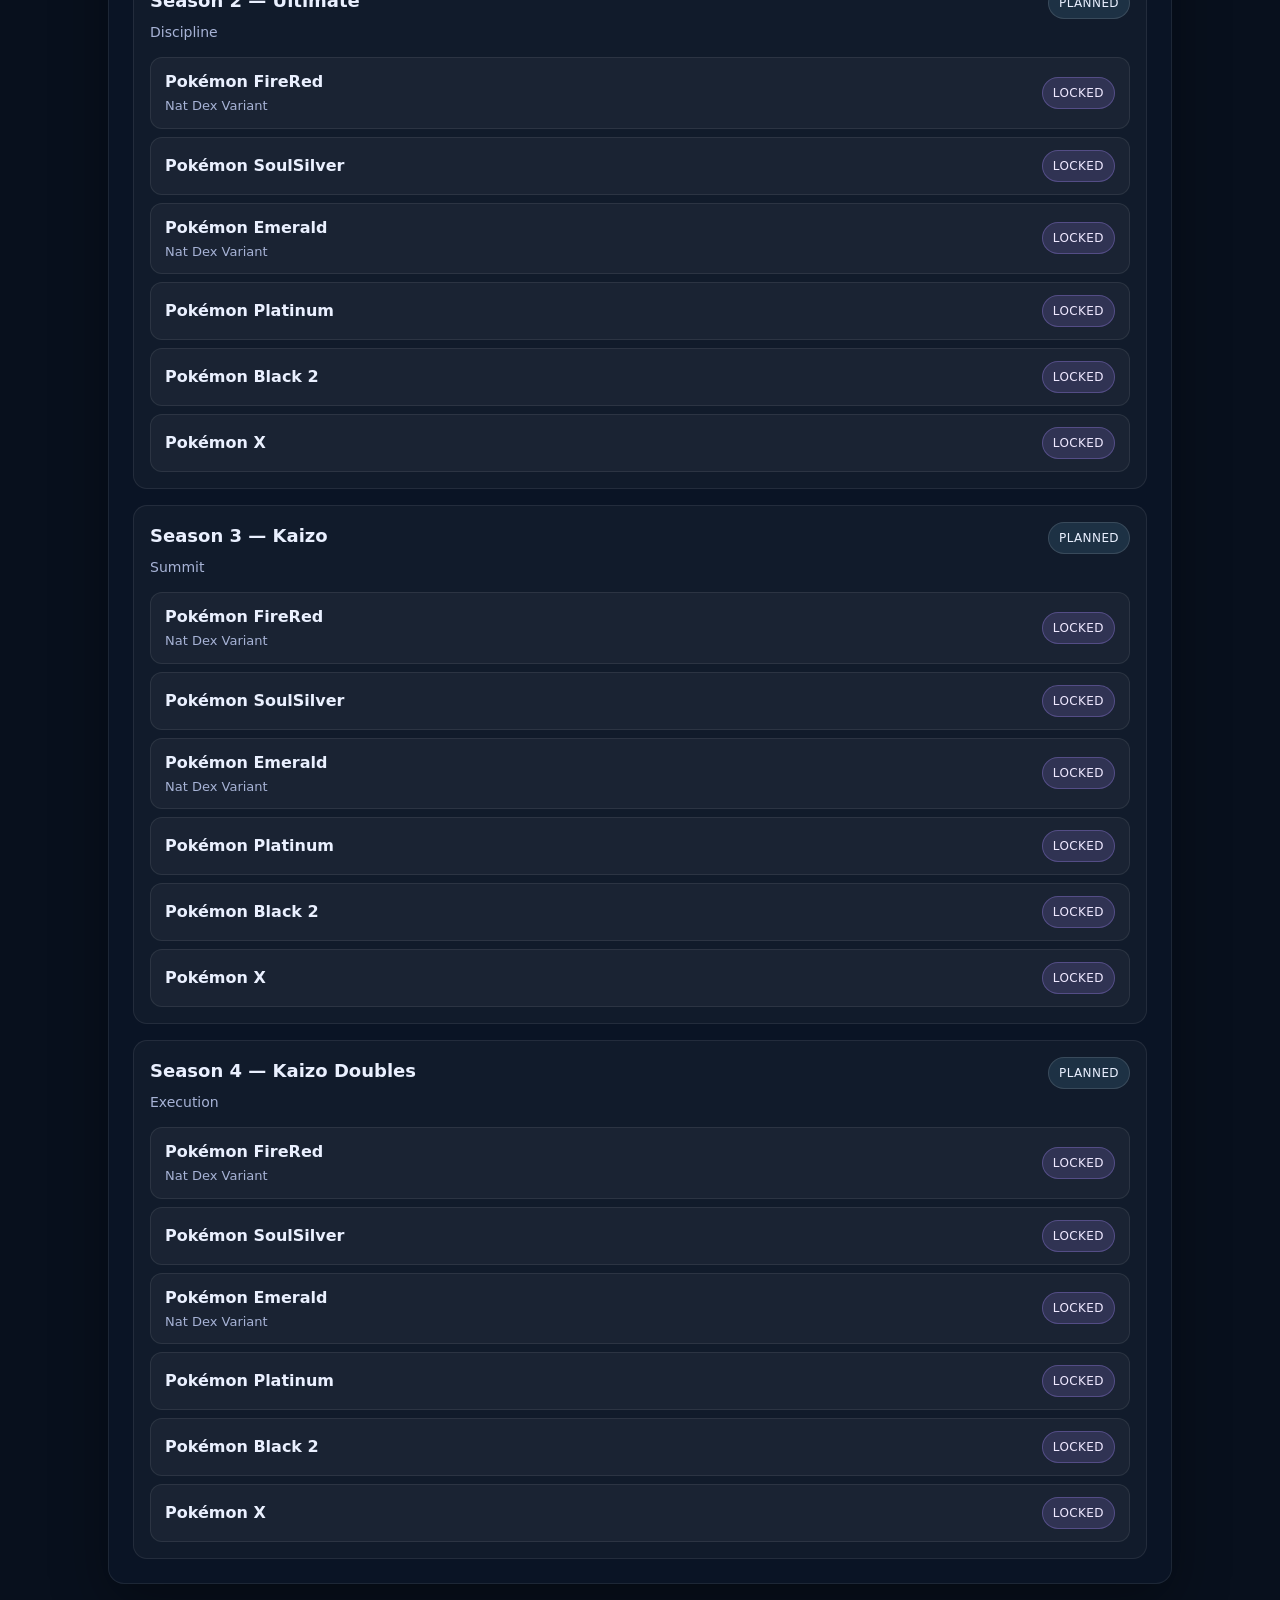
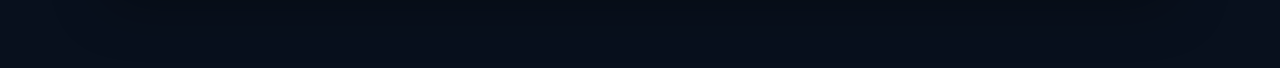
==== commit 3a4bf6c0: "Ironmon update 2026-04-12 22:04:12" ====
--- a/index.html
+++ b/index.html
@@ -1,14 +1,15 @@
-<!doctype html>
-<html lang="en">
-<head>
-  <meta charset="utf-8">
-  <meta name="viewport" content="width=device-width,initial-scale=1">
-  <meta name="description" content="Ironmon Ascension — a long-term Pokémon challenge ladder built around structured progression.">
-  <title>Ironmon Ascension</title>
-  <link rel="stylesheet" href="/assets/style.css">
-</head>
-<body>
-<div class="wrap"><section class="hero">
+<!doctype html>
+<html lang="en">
+<head>
+  <meta charset="utf-8">
+  <meta name="viewport" content="width=device-width,initial-scale=1">
+  <meta name="description" content="Ironmon Ascension — a long-term Pokémon challenge ladder built around structured progression.">
+  <title>Ironmon Ascension</title>
+  <link rel="stylesheet" href="assets/style.css">
+</head>
+<body>
+<div class="wrap">
+<section class="hero">
   <h1 class="title">Ironmon Ascension</h1>
   <p class="subtitle">A Long-Term Climb Through Discipline, Adaptation, and Challenge</p>
 </section><section class="card">
@@ -62,7 +63,7 @@
   <div class="progress-wrap">
     <div class="progress-meta">
       <span>Overall Progress</span>
-      <span>0/30 cleared (0%)</span>
+      <span>0/24 cleared (0%)</span>
     </div>
     <div class="progress-bar">
       <div class="progress-fill" style="width: 0%;"></div>
@@ -154,88 +155,7 @@
     <div class="season">
       <div class="season-head">
         <div>
-          <h3>Season 2 — Standard Doubles</h3>
-          <p class="season-tag">Strategy</p>
-        </div>
-        <span class="pill">Planned</span>
-      </div>
-
-      <div class="game-list">
-                  
-          <div class="game-row">
-            <div>
-              <div class="game-name">Pokémon FireRed</div>
-
-                              <div class="game-note">Nat Dex Variant</div>
-              
-                          </div>
-
-            <span class="status locked">
-              LOCKED            </span>
-          </div>
-                  
-          <div class="game-row">
-            <div>
-              <div class="game-name">Pokémon SoulSilver</div>
-
-              
-                          </div>
-
-            <span class="status locked">
-              LOCKED            </span>
-          </div>
-                  
-          <div class="game-row">
-            <div>
-              <div class="game-name">Pokémon Emerald</div>
-
-                              <div class="game-note">Nat Dex Variant</div>
-              
-                          </div>
-
-            <span class="status locked">
-              LOCKED            </span>
-          </div>
-                  
-          <div class="game-row">
-            <div>
-              <div class="game-name">Pokémon Platinum</div>
-
-              
-                          </div>
-
-            <span class="status locked">
-              LOCKED            </span>
-          </div>
-                  
-          <div class="game-row">
-            <div>
-              <div class="game-name">Pokémon Black 2</div>
-
-              
-                          </div>
-
-            <span class="status locked">
-              LOCKED            </span>
-          </div>
-                  
-          <div class="game-row">
-            <div>
-              <div class="game-name">Pokémon X</div>
-
-              
-                          </div>
-
-            <span class="status locked">
-              LOCKED            </span>
-          </div>
-              </div>
-    </div>
-      
-    <div class="season">
-      <div class="season-head">
-        <div>
-          <h3>Season 3 — Ultimate</h3>
+          <h3>Season 2 — Ultimate</h3>
           <p class="season-tag">Discipline</p>
         </div>
         <span class="pill">Planned</span>
@@ -316,7 +236,88 @@
     <div class="season">
       <div class="season-head">
         <div>
-          <h3>Season 4 — Ultimate Doubles</h3>
+          <h3>Season 3 — Kaizo</h3>
+          <p class="season-tag">Summit</p>
+        </div>
+        <span class="pill">Planned</span>
+      </div>
+
+      <div class="game-list">
+                  
+          <div class="game-row">
+            <div>
+              <div class="game-name">Pokémon FireRed</div>
+
+                              <div class="game-note">Nat Dex Variant</div>
+              
+                          </div>
+
+            <span class="status locked">
+              LOCKED            </span>
+          </div>
+                  
+          <div class="game-row">
+            <div>
+              <div class="game-name">Pokémon SoulSilver</div>
+
+              
+                          </div>
+
+            <span class="status locked">
+              LOCKED            </span>
+          </div>
+                  
+          <div class="game-row">
+            <div>
+              <div class="game-name">Pokémon Emerald</div>
+
+                              <div class="game-note">Nat Dex Variant</div>
+              
+                          </div>
+
+            <span class="status locked">
+              LOCKED            </span>
+          </div>
+                  
+          <div class="game-row">
+            <div>
+              <div class="game-name">Pokémon Platinum</div>
+
+              
+                          </div>
+
+            <span class="status locked">
+              LOCKED            </span>
+          </div>
+                  
+          <div class="game-row">
+            <div>
+              <div class="game-name">Pokémon Black 2</div>
+
+              
+                          </div>
+
+            <span class="status locked">
+              LOCKED            </span>
+          </div>
+                  
+          <div class="game-row">
+            <div>
+              <div class="game-name">Pokémon X</div>
+
+              
+                          </div>
+
+            <span class="status locked">
+              LOCKED            </span>
+          </div>
+              </div>
+    </div>
+      
+    <div class="season">
+      <div class="season-head">
+        <div>
+          <h3>Season 4 — Kaizo Doubles</h3>
           <p class="season-tag">Execution</p>
         </div>
         <span class="pill">Planned</span>
@@ -393,87 +394,6 @@
           </div>
               </div>
     </div>
-      
-    <div class="season">
-      <div class="season-head">
-        <div>
-          <h3>Season 5 — Kaizo</h3>
-          <p class="season-tag">Summit</p>
-        </div>
-        <span class="pill">Planned</span>
-      </div>
-
-      <div class="game-list">
-                  
-          <div class="game-row">
-            <div>
-              <div class="game-name">Pokémon FireRed</div>
-
-                              <div class="game-note">Nat Dex Variant</div>
-              
-                          </div>
-
-            <span class="status locked">
-              LOCKED            </span>
-          </div>
-                  
-          <div class="game-row">
-            <div>
-              <div class="game-name">Pokémon SoulSilver</div>
-
-              
-                          </div>
-
-            <span class="status locked">
-              LOCKED            </span>
-          </div>
-                  
-          <div class="game-row">
-            <div>
-              <div class="game-name">Pokémon Emerald</div>
-
-                              <div class="game-note">Nat Dex Variant</div>
-              
-                          </div>
-
-            <span class="status locked">
-              LOCKED            </span>
-          </div>
-                  
-          <div class="game-row">
-            <div>
-              <div class="game-name">Pokémon Platinum</div>
-
-              
-                          </div>
-
-            <span class="status locked">
-              LOCKED            </span>
-          </div>
-                  
-          <div class="game-row">
-            <div>
-              <div class="game-name">Pokémon Black 2</div>
-
-              
-                          </div>
-
-            <span class="status locked">
-              LOCKED            </span>
-          </div>
-                  
-          <div class="game-row">
-            <div>
-              <div class="game-name">Pokémon X</div>
-
-              
-                          </div>
-
-            <span class="status locked">
-              LOCKED            </span>
-          </div>
-              </div>
-    </div>
   </section></div>
 </body>
 </html>
